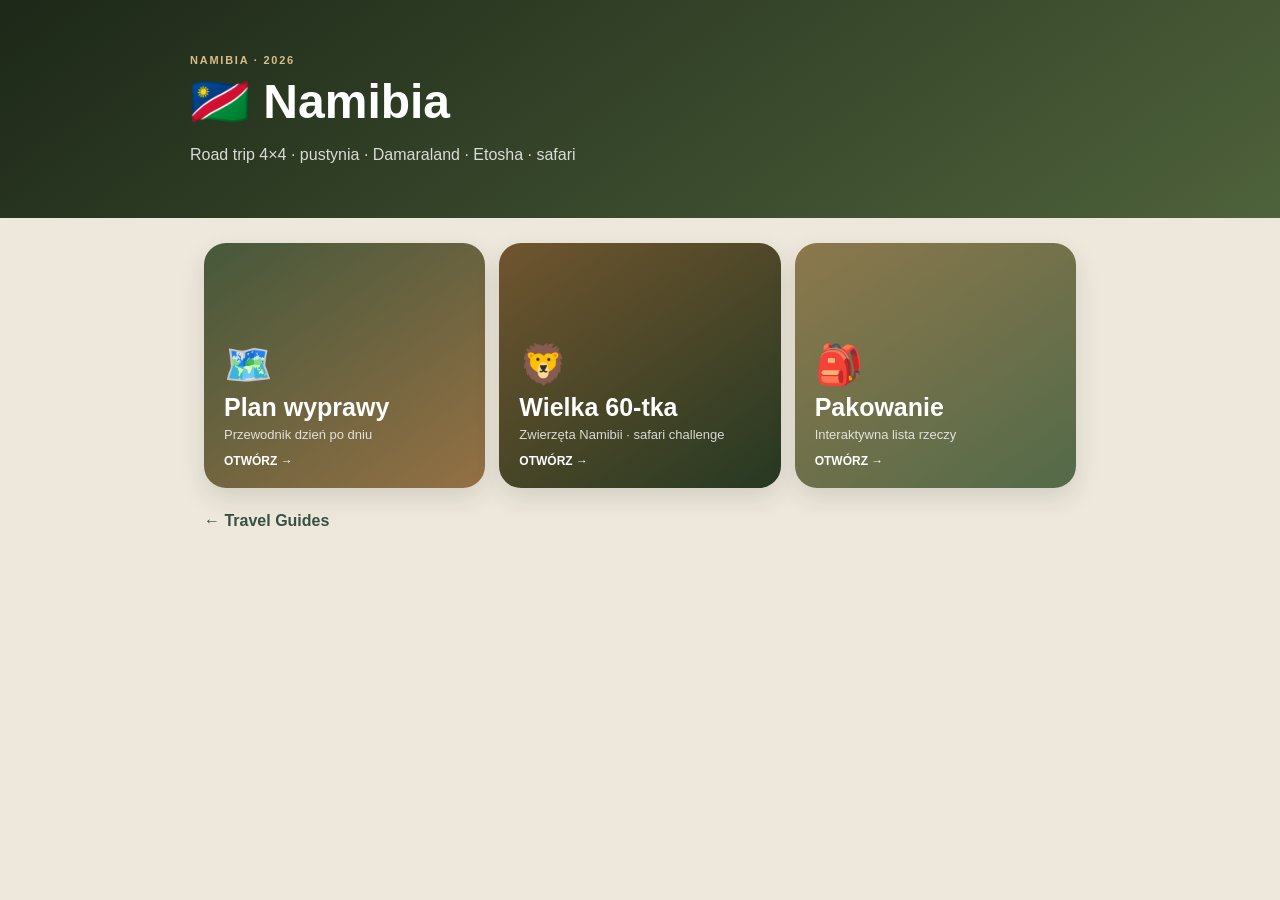
==== namibia/index.html @ af9ec3a8 "Build Travel Guides hub and add all guides" ====
<!doctype html>
<html lang="pl">
<head>
<meta charset="utf-8"><meta name="viewport" content="width=device-width,initial-scale=1,viewport-fit=cover">
<meta name="theme-color" content="#222B1D"><title>Namibia 2026</title>
<style>
:root{--bg:#eee8dc;--green:#222b1d;--muted:#6e7368}*{box-sizing:border-box}
body{margin:0;background:var(--bg);color:#172016;font-family:-apple-system,BlinkMacSystemFont,"Segoe UI",Arial,sans-serif}
header{background:linear-gradient(145deg,#1d2818,#4e623b);color:white;padding:54px 20px 38px}.wrap{max-width:900px;margin:auto}
.eyebrow{font-size:11px;font-weight:800;letter-spacing:.16em;color:#d9bd87}h1{font-size:48px;margin:8px 0}header p{opacity:.82}
main{max-width:900px;margin:auto;padding:25px 14px 55px}.grid{display:grid;grid-template-columns:repeat(3,1fr);gap:14px}
.card{min-height:245px;border-radius:22px;padding:20px;text-decoration:none;color:white;display:flex;flex-direction:column;justify-content:flex-end;box-shadow:0 10px 25px #222b1d20}
.plan{background:linear-gradient(145deg,#46583b,#947044)}.animals{background:linear-gradient(145deg,#70552e,#263922)}.packing{background:linear-gradient(145deg,#8c784c,#536a49)}
.emoji{font-size:39px}h2{margin:5px 0;font-size:25px}.meta{font-size:13px;opacity:.8}.button{margin-top:12px;font-size:12px;font-weight:800}
.back{margin-top:24px;display:inline-block;color:#365044;text-decoration:none;font-weight:700}
@media(max-width:700px){.grid{grid-template-columns:1fr}.card{min-height:190px}}
</style></head>
<body>
<header><div class="wrap"><div class="eyebrow">NAMIBIA · 2026</div><h1>🇳🇦 Namibia</h1><p>Road trip 4×4 · pustynia · Damaraland · Etosha · safari</p></div></header>
<main><div class="grid">
<a href="./plan/" class="card plan"><div class="emoji">🗺️</div><h2>Plan wyprawy</h2><div class="meta">Przewodnik dzień po dniu</div><div class="button">OTWÓRZ →</div></a>
<a href="./animals/" class="card animals"><div class="emoji">🦁</div><h2>Wielka 60-tka</h2><div class="meta">Zwierzęta Namibii · safari challenge</div><div class="button">OTWÓRZ →</div></a>
<a href="./packing/" class="card packing"><div class="emoji">🎒</div><h2>Pakowanie</h2><div class="meta">Interaktywna lista rzeczy</div><div class="button">OTWÓRZ →</div></a>
</div><a class="back" href="../">← Travel Guides</a></main>
</body></html>
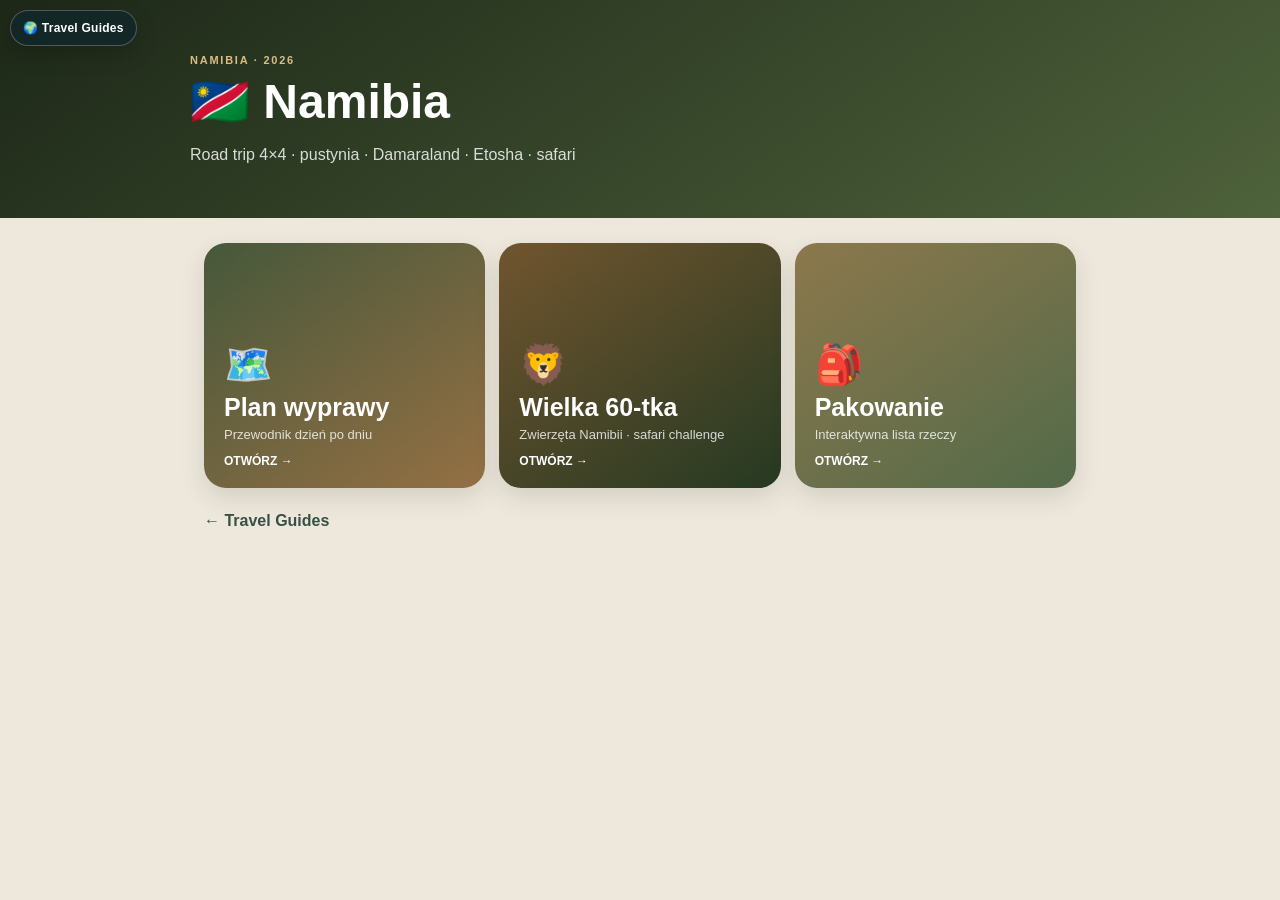
==== commit a7019f4a: "Unify Travel Guides navigation and refresh Pages" ====
--- a/namibia/index.html
+++ b/namibia/index.html
@@ -3,6 +3,7 @@
 <head>
 <meta charset="utf-8"><meta name="viewport" content="width=device-width,initial-scale=1,viewport-fit=cover">
 <meta name="theme-color" content="#222B1D"><title>Namibia 2026</title>
+<link rel="stylesheet" href="../shared/common.css">
 <style>
 :root{--bg:#eee8dc;--green:#222b1d;--muted:#6e7368}*{box-sizing:border-box}
 body{margin:0;background:var(--bg);color:#172016;font-family:-apple-system,BlinkMacSystemFont,"Segoe UI",Arial,sans-serif}
@@ -16,6 +17,7 @@
 @media(max-width:700px){.grid{grid-template-columns:1fr}.card{min-height:190px}}
 </style></head>
 <body>
+<a class="travel-guides-home" href="../" aria-label="Wróć do ekranu Travel Guides">🌍 Travel Guides</a>
 <header><div class="wrap"><div class="eyebrow">NAMIBIA · 2026</div><h1>🇳🇦 Namibia</h1><p>Road trip 4×4 · pustynia · Damaraland · Etosha · safari</p></div></header>
 <main><div class="grid">
 <a href="./plan/" class="card plan"><div class="emoji">🗺️</div><h2>Plan wyprawy</h2><div class="meta">Przewodnik dzień po dniu</div><div class="button">OTWÓRZ →</div></a>
--- a/shared/common.css
+++ b/shared/common.css
@@ -0,0 +1,44 @@
+.travel-guides-home {
+  position: fixed;
+  z-index: 10000;
+  top: max(10px, env(safe-area-inset-top));
+  left: max(10px, env(safe-area-inset-left));
+  display: inline-flex;
+  align-items: center;
+  gap: 7px;
+  min-height: 36px;
+  padding: 8px 12px;
+  border: 1px solid rgba(255, 255, 255, 0.24);
+  border-radius: 999px;
+  background: rgba(18, 39, 43, 0.86);
+  box-shadow: 0 8px 22px rgba(0, 0, 0, 0.2);
+  color: #fff;
+  font: 700 12px/1.2 -apple-system, BlinkMacSystemFont, "Segoe UI", sans-serif;
+  letter-spacing: 0.02em;
+  text-decoration: none;
+  -webkit-backdrop-filter: blur(12px);
+  backdrop-filter: blur(12px);
+}
+
+.travel-guides-home:hover,
+.travel-guides-home:focus-visible {
+  background: rgba(23, 97, 107, 0.96);
+  outline: 2px solid rgba(255, 255, 255, 0.8);
+  outline-offset: 2px;
+}
+
+.travel-guides-home--needs-space ~ header {
+  padding-top: max(56px, calc(env(safe-area-inset-top) + 46px)) !important;
+}
+
+.travel-guides-home--needs-space + .wrap {
+  padding-top: 48px;
+}
+
+@media (max-width: 520px) {
+  .travel-guides-home {
+    min-height: 34px;
+    padding: 7px 10px;
+    font-size: 11px;
+  }
+}
